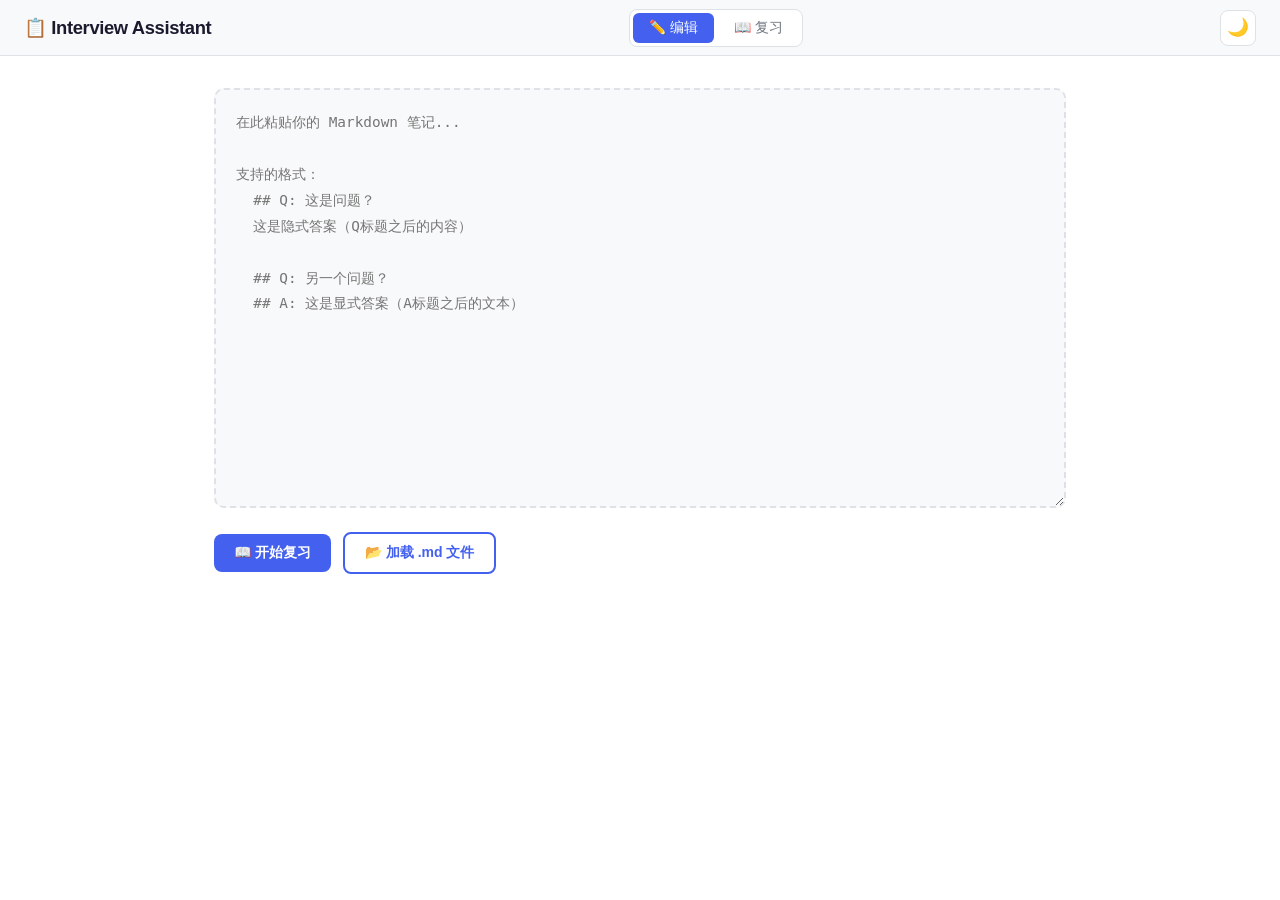
==== index.html @ ffe0aa20 "Deploy Interview Assistant to GitHub Pages" ====
<!DOCTYPE html>
<html lang="zh-CN" data-theme="light">
<head>
<meta charset="UTF-8">
<meta name="viewport" content="width=device-width, initial-scale=1.0">
<title>Interview Assistant — 面试助手</title>
<style>
/* ========== CSS Variables ========== */
:root {
  --bg: #ffffff;
  --bg-secondary: #f8f9fa;
  --text: #1a1a2e;
  --text-secondary: #6c757d;
  --border: #dee2e6;
  --accent: #4361ee;
  --accent-hover: #3a56d4;
  --question-bg: #f0f4ff;
  --question-hover: #e0e8ff;
  --answer-bg: #fafbfc;
  --shadow: 0 2px 8px rgba(0,0,0,0.08);
  --shadow-lg: 0 8px 32px rgba(0,0,0,0.12);
  --radius: 10px;
  --transition: 0.2s ease;
}

[data-theme="dark"] {
  --bg: #1a1a2e;
  --bg-secondary: #16213e;
  --text: #e8e8e8;
  --text-secondary: #a0a0b0;
  --border: #2a2a4a;
  --accent: #6c8aff;
  --accent-hover: #8ba3ff;
  --question-bg: #1e2a45;
  --question-hover: #253355;
  --answer-bg: #1a1a2e;
  --shadow: 0 2px 8px rgba(0,0,0,0.3);
  --shadow-lg: 0 8px 32px rgba(0,0,0,0.5);
}

/* ========== Reset & Base ========== */
*, *::before, *::after { box-sizing: border-box; margin: 0; padding: 0; }

body {
  font-family: -apple-system, BlinkMacSystemFont, "Segoe UI", "PingFang SC",
    "Microsoft YaHei", "Helvetica Neue", sans-serif;
  background: var(--bg);
  color: var(--text);
  min-height: 100vh;
  line-height: 1.7;
  transition: background var(--transition), color var(--transition);
}

/* ========== Header ========== */
header {
  background: var(--bg-secondary);
  border-bottom: 1px solid var(--border);
  padding: 0 24px;
  display: flex;
  align-items: center;
  justify-content: space-between;
  height: 56px;
  position: sticky;
  top: 0;
  z-index: 100;
  backdrop-filter: blur(12px);
}

header h1 {
  font-size: 1.15rem;
  font-weight: 700;
  letter-spacing: -0.02em;
}

/* ========== Tab Bar ========== */
.tab-bar {
  display: flex;
  gap: 4px;
  background: var(--bg);
  border-radius: 8px;
  padding: 3px;
  border: 1px solid var(--border);
}

.tab-btn {
  padding: 6px 16px;
  border: none;
  background: transparent;
  color: var(--text-secondary);
  border-radius: 6px;
  cursor: pointer;
  font-size: 0.875rem;
  font-weight: 500;
  transition: all var(--transition);
}

.tab-btn.active {
  background: var(--accent);
  color: #fff;
}

.tab-btn:hover:not(.active) {
  background: var(--question-bg);
  color: var(--text);
}

.header-actions {
  display: flex;
  gap: 8px;
  align-items: center;
}

.theme-btn {
  width: 36px; height: 36px;
  border: 1px solid var(--border);
  background: var(--bg);
  border-radius: 8px;
  cursor: pointer;
  font-size: 1.1rem;
  display: flex; align-items: center; justify-content: center;
  transition: all var(--transition);
}

.theme-btn:hover { background: var(--question-bg); }

/* ========== Main Content ========== */
main {
  max-width: 900px;
  margin: 0 auto;
  padding: 32px 24px;
}

.view { display: none; }
.view.active { display: block; }

/* ========== Edit View ========== */
#markdown-input {
  width: 100%;
  min-height: 420px;
  padding: 20px;
  border: 2px dashed var(--border);
  border-radius: var(--radius);
  background: var(--bg-secondary);
  color: var(--text);
  font-family: "JetBrains Mono", "Fira Code", "Cascadia Code", "Consolas", monospace;
  font-size: 0.9rem;
  line-height: 1.8;
  resize: vertical;
  transition: border var(--transition);
}

#markdown-input:focus {
  outline: none;
  border-color: var(--accent);
  border-style: solid;
}

.input-actions {
  display: flex;
  gap: 12px;
  align-items: center;
  margin-top: 16px;
}

.btn {
  padding: 10px 20px;
  border: none;
  border-radius: 8px;
  cursor: pointer;
  font-size: 0.875rem;
  font-weight: 600;
  transition: all var(--transition);
  display: inline-flex;
  align-items: center;
  gap: 6px;
}

.btn-primary {
  background: var(--accent);
  color: #fff;
}

.btn-primary:hover { background: var(--accent-hover); }

.btn-outline {
  background: transparent;
  color: var(--accent);
  border: 2px solid var(--accent);
}

.btn-outline:hover { background: var(--question-bg); }

.file-info {
  color: var(--text-secondary);
  font-size: 0.8rem;
}

/* Drag & Drop overlay */
#drag-overlay {
  display: none;
  position: fixed;
  inset: 0;
  background: rgba(67, 97, 238, 0.08);
  border: 3px dashed var(--accent);
  z-index: 200;
  align-items: center;
  justify-content: center;
  font-size: 1.5rem;
  font-weight: 700;
  color: var(--accent);
}

#drag-overlay.active { display: flex; }

/* ========== Review View ========== */
.review-toolbar {
  display: flex;
  gap: 12px;
  align-items: center;
  flex-wrap: wrap;
  margin-bottom: 24px;
  padding: 16px;
  background: var(--bg-secondary);
  border-radius: var(--radius);
  border: 1px solid var(--border);
  position: sticky;
  top: 72px;
  z-index: 50;
}

.counter {
  color: var(--text-secondary);
  font-size: 0.85rem;
  margin-left: auto;
}

/* Q&A Card */
.qa-card {
  margin-bottom: 20px;
  border-radius: var(--radius);
  overflow: hidden;
  border: 1px solid var(--border);
  background: var(--bg);
  transition: box-shadow var(--transition);
}

.qa-card:hover { box-shadow: var(--shadow); }

.qa-header {
  display: flex;
  align-items: flex-start;
  gap: 10px;
  padding: 16px 20px;
  background: var(--question-bg);
  cursor: pointer;
  user-select: none;
  transition: background var(--transition);
  border-bottom: 1px solid transparent;
}

.qa-header:hover { background: var(--question-hover); }

.qa-card.revealed .qa-header {
  border-bottom-color: var(--border);
  border-radius: var(--radius) var(--radius) 0 0;
}

.toggle-icon {
  flex-shrink: 0;
  width: 28px; height: 28px;
  display: flex; align-items: center; justify-content: center;
  background: var(--accent);
  color: #fff;
  border-radius: 50%;
  font-size: 1rem;
  font-weight: 700;
  transition: transform 0.3s ease;
}

.qa-card.revealed .toggle-icon {
  transform: rotate(45deg);
}

.qa-question {
  flex: 1;
  padding-top: 2px;
}

.qa-question h2, .qa-question h3, .qa-question h4,
.qa-question h5, .qa-question h6, .qa-question h1 {
  font-size: 1.05rem;
  font-weight: 700;
  margin: 0;
  color: var(--text);
}

.qa-body {
  max-height: 0;
  overflow: hidden;
  transition: max-height 0.45s ease-out;
}

.qa-card.revealed .qa-body {
  max-height: 8000px;
  transition: max-height 0.6s ease-in;
}

.qa-answer {
  padding: 20px;
  background: var(--answer-bg);
  line-height: 1.8;
}

.qa-answer p { margin-bottom: 12px; }
.qa-answer p:last-child { margin-bottom: 0; }
.qa-answer ul, .qa-answer ol { margin: 8px 0; padding-left: 24px; }
.qa-answer li { margin-bottom: 4px; }
.qa-answer pre {
  background: var(--bg-secondary);
  padding: 16px;
  border-radius: 8px;
  overflow-x: auto;
  margin: 12px 0;
  font-size: 0.85rem;
  border: 1px solid var(--border);
}
.qa-answer code {
  background: var(--bg-secondary);
  padding: 2px 6px;
  border-radius: 4px;
  font-size: 0.88em;
}
.qa-answer pre code {
  background: transparent;
  padding: 0;
}
.qa-answer blockquote {
  border-left: 3px solid var(--accent);
  padding-left: 16px;
  margin: 12px 0;
  color: var(--text-secondary);
}
.qa-answer table {
  border-collapse: collapse;
  width: 100%;
  margin: 12px 0;
}
.qa-answer th, .qa-answer td {
  border: 1px solid var(--border);
  padding: 8px 12px;
  text-align: left;
}
.qa-answer th { background: var(--bg-secondary); }

/* Preamble / Postamble */
.preamble, .postamble {
  padding: 16px 0;
  color: var(--text-secondary);
  line-height: 1.8;
}

.postamble {
  margin-top: 32px;
  padding-top: 24px;
  border-top: 1px solid var(--border);
}

.divider {
  border: none;
  border-top: 2px dashed var(--border);
  margin: 32px 0;
}

/* No questions state */
.empty-state {
  text-align: center;
  padding: 60px 20px;
  color: var(--text-secondary);
}

.empty-state .icon { font-size: 3rem; margin-bottom: 16px; }
.empty-state h3 { font-size: 1.2rem; margin-bottom: 8px; color: var(--text); }

/* ========== Print Styles ========== */
@media print {
  header, .review-toolbar, .toggle-icon, .input-actions, .tab-bar {
    display: none !important;
  }
  .qa-body {
    max-height: none !important;
  }
  .qa-card {
    break-inside: avoid;
    border: 1px solid #ddd;
    margin-bottom: 12px;
  }
  body { font-size: 12pt; }
}
</style>
</head>
<body>

<header>
  <h1>📋 Interview Assistant</h1>
  <div class="tab-bar">
    <button class="tab-btn active" data-view="edit">✏️ 编辑</button>
    <button class="tab-btn" data-view="review">📖 复习</button>
  </div>
  <div class="header-actions">
    <button class="theme-btn" id="theme-btn" title="切换主题">🌙</button>
  </div>
</header>

<main>
  <!-- Edit View -->
  <section id="edit-view" class="view active">
    <textarea id="markdown-input" placeholder="在此粘贴你的 Markdown 笔记...

支持的格式：
  ## Q: 这是问题？
  这是隐式答案（Q标题之后的内容）

  ## Q: 另一个问题？
  ## A: 这是显式答案（A标题之后的文本）"></textarea>
    <div class="input-actions">
      <button class="btn btn-primary" id="review-btn">📖 开始复习</button>
      <button class="btn btn-outline" id="load-file-btn">📂 加载 .md 文件</button>
      <input type="file" id="file-input" accept=".md,.markdown" hidden>
      <span class="file-info" id="file-info"></span>
    </div>
  </section>

  <!-- Review View -->
  <section id="review-view" class="view">
    <div class="review-toolbar" id="review-toolbar">
      <button class="btn btn-primary" id="toggle-all-btn">👁️ 显示全部</button>
      <span class="counter" id="counter"></span>
      <button class="btn btn-outline" id="back-edit-btn" style="margin-left:8px;">✏️ 返回编辑</button>
    </div>
    <div id="qa-container"></div>
  </section>

  <!-- Drag overlay -->
  <div id="drag-overlay">📂 释放以加载 .md 文件</div>
</main>

<script>
// ==================== Core Parser (内嵌) ====================
function normalizeMarkdown(text) {
  const lines = text.split('\n');
  let inFence = false;
  let fenceChar = '';

  const result = lines.map(line => {
    if (/^```/.test(line) || /^~~~/.test(line)) {
      if (!inFence) { inFence = true; fenceChar = line.trim().slice(0, 3); }
      else if (line.trim().startsWith(fenceChar)) { inFence = false; fenceChar = ''; }
      return line;
    }
    if (inFence) return line;

    const headingMatch = line.match(/^(#{1,6})\s+(.*)/);
    if (!headingMatch) return line;

    const hashes = headingMatch[1];
    let content = headingMatch[2];

    // 全角冒号 → 半角冒号
    content = content.replace(/：/g, ':');
    // 中文"问题"标记 → Q:
    content = content.replace(/^问题\d*\s*:?\s*/i, 'Q: ');
    // 中文"答案"标记 → A:
    content = content.replace(/^答案\d*\s*:?\s*/i, 'A: ');
    // 英文 Question / Answer → Q: / A:
    content = content.replace(/^Question\s*:?\s*/i, 'Q: ');
    content = content.replace(/^Answer\s*:?\s*/i, 'A: ');
    // 编号 Q1:/Q2: → Q:
    content = content.replace(/^Q\d+\s*:?\s*/i, 'Q: ');
    // 删除 Q:/A: 周围的加粗/斜体标记
    content = content.replace(/^\*{1,3}\s*(Q:?|A:?)\s*\*{1,3}\s*/i, '$1 ');
    // 阿拉伯数字编号标题 → 隐式问题
    // "1. 事件循环" / "2、原型链" / "3) this指向" / "10 其他"
    // 纯文本标题 → 隐式问题（兜底规则，仅 ###+ 深度）
    // 为保护文档标题和章节标题，不对 h1/h2 级别启用
    if (!/^[QA][:\s]/i.test(content)) {
      const numberedMatch = content.match(/^(\d+)(?:[\.、．)\-]\s*|\s+)(.+)/);
      if (numberedMatch) {
        content = 'Q: ' + numberedMatch[2];
      } else if (hashes.length >= 2) {
        // 仅对 ## 及以上深度启用纯文本兜底（h1 保留为文档标题）
        const isChineseSection = /^[一二三四五六七八九十百]+\s*[、，,.]/.test(content);
        const isNonQuestion = /^(参考|总结|附录|小结|参考资料|References|前言|后记|致谢|鸣谢)/i.test(content);
        if (!isChineseSection && !isNonQuestion) {
          content = 'Q: ' + content;
        }
      }
    }
    // 中文冒号再次确保
    content = content.replace(/^Q\s*：\s*/i, 'Q: ');
    content = content.replace(/^A\s*：\s*/i, 'A: ');
    // 确保 Q: / A: 后面有空格
    content = content.replace(/^(Q:)\s*/i, '$1 ');
    content = content.replace(/^(A:)\s*/i, '$1 ');

    return hashes + ' ' + content;
  });

  return result.join('\n');
}

function isFence(line) {
  return /^```/.test(line) || /^~~~/.test(line);
}

function parseHeading(line) {
  const match = line.match(/^(#{1,6})\s+(.*)/);
  if (!match) return null;
  return { level: match[1].length, raw: line, content: match[2].trim() };
}

function extractQuestion(headingContent) {
  const match = headingContent.match(/^Q:?\s+/i);
  if (!match) return null;
  return headingContent.slice(match[0].length).trim();
}

function extractAnswer(headingContent) {
  const match = headingContent.match(/^A:?\s+/i);
  if (!match) return null;
  return headingContent.slice(match[0].length).trim();
}

function parseMarkdown(text) {
  let normalized = text
    .replace(/^﻿/, '')
    .replace(/\r\n/g, '\n')
    .replace(/\r/g, '\n');
  // 格式归一化
  normalized = normalizeMarkdown(normalized);
  const lines = normalized.split('\n');
  const pairs = [];
  let preamble = '', postamble = '';
  let sawFirstQuestion = false;
  let currentQuestion = null;
  let hasExplicitAnswer = false;
  let implicitBuffer = [];
  let inFence = false, fenceChar = '';
  const segments = [];
  let currentSegment = { type: 'content', lines: [] };

  for (let i = 0; i < lines.length; i++) {
    const line = lines[i];
    if (isFence(line)) {
      if (!inFence) { inFence = true; fenceChar = line.trim().slice(0, 3); }
      else if (line.trim().startsWith(fenceChar)) { inFence = false; fenceChar = ''; }
      currentSegment.lines.push(line);
      continue;
    }
    if (inFence) { currentSegment.lines.push(line); continue; }
    const heading = parseHeading(line);
    if (heading) {
      if (currentSegment.lines.length > 0 || currentSegment.type === 'heading') {
        segments.push(currentSegment);
      }
      currentSegment = { type: 'heading', heading, lines: [line] };
    } else {
      currentSegment.lines.push(line);
    }
  }
  if (currentSegment.lines.length > 0 || currentSegment.type === 'heading') {
    segments.push(currentSegment);
  }

  for (const seg of segments) {
    if (seg.type === 'heading') {
      const h = seg.heading;
      const qText = extractQuestion(h.content);
      const aText = extractAnswer(h.content);
      if (qText !== null) {
        finalizeCurrentQuestion();
        sawFirstQuestion = true;
        currentQuestion = {
          id: 'q-' + pairs.length,
          question: qText,
          answer: '',
          type: null,
          level: h.level
        };
        hasExplicitAnswer = false;
        implicitBuffer = [];
        const rest = seg.lines.slice(1).join('\n').trim();
        if (rest) implicitBuffer.push(rest);
        pairs.push(currentQuestion);
      } else if (aText !== null && currentQuestion) {
        let answerParts = [];
        if (!hasExplicitAnswer && implicitBuffer.length > 0) {
          answerParts.push(implicitBuffer.join('\n\n').trim());
        }
        if (aText) answerParts.push(aText);
        const explicitStart = seg.lines.slice(1).join('\n').trim();
        if (explicitStart) answerParts.push(explicitStart);
        currentQuestion.answer = answerParts.join('\n\n').trim();
        currentQuestion.type = 'explicit';
        hasExplicitAnswer = true;
        implicitBuffer = [];
      } else {
        if (currentQuestion && !hasExplicitAnswer) {
          implicitBuffer.push(seg.lines.join('\n'));
        } else if (!sawFirstQuestion) {
          preamble += seg.lines.join('\n') + '\n';
        } else {
          postamble += seg.lines.join('\n') + '\n';
        }
      }
    } else {
      if (currentQuestion && !hasExplicitAnswer) {
        implicitBuffer.push(seg.lines.join('\n'));
      } else if (!sawFirstQuestion) {
        preamble += seg.lines.join('\n') + '\n';
      } else {
        postamble += seg.lines.join('\n') + '\n';
      }
    }
  }

  finalizeCurrentQuestion();

  function finalizeCurrentQuestion() {
    if (currentQuestion && !hasExplicitAnswer) {
      currentQuestion.answer = implicitBuffer.join('\n\n').trim();
      currentQuestion.type = currentQuestion.answer ? 'implicit' : 'implicit';
    }
  }

  return {
    pairs: pairs.map(p => ({
      id: p.id, question: p.question, answer: p.answer,
      type: p.type || 'implicit', level: p.level
    })),
    preamble: preamble.trim(),
    postamble: postamble.trim()
  };
}

// ==================== Simple Markdown to HTML Renderer ====================
function renderMarkdownToHTML(md) {
  if (!md) return '';
  let html = md;

  // Fenced code blocks (preserve from other transformations)
  const codeBlocks = [];
  html = html.replace(/```(\w*)\n([\s\S]*?)```/g, (_, lang, code) => {
    const idx = codeBlocks.length;
    codeBlocks.push({ lang, code: code.trimEnd() });
    return `%%CODEBLOCK_${idx}%%`;
  });

  // Inline code
  html = html.replace(/`([^`]+)`/g, '<code>$1</code>');

  // Bold & italic
  html = html.replace(/\*\*\*(.+?)\*\*\*/g, '<strong><em>$1</em></strong>');
  html = html.replace(/\*\*(.+?)\*\*/g, '<strong>$1</strong>');
  html = html.replace(/\*(.+?)\*/g, '<em>$1</em>');

  // Images (before links)
  html = html.replace(/!\[([^\]]*)\]\(([^)]+)\)/g, '<img src="$2" alt="$1">');

  // Links
  html = html.replace(/\[([^\]]+)\]\(([^)]+)\)/g, '<a href="$2" target="_blank">$1</a>');

  // Headings (atx)
  html = html.replace(/^###### (.+)$/gm, '<h6>$1</h6>');
  html = html.replace(/^##### (.+)$/gm, '<h5>$1</h5>');
  html = html.replace(/^#### (.+)$/gm, '<h4>$1</h4>');
  html = html.replace(/^### (.+)$/gm, '<h3>$1</h3>');
  html = html.replace(/^## (.+)$/gm, '<h2>$1</h2>');
  html = html.replace(/^# (.+)$/gm, '<h1>$1</h1>');

  // Horizontal rules
  html = html.replace(/^(---|\*\*\*|___)\s*$/gm, '<hr>');

  // Blockquotes
  html = html.replace(/^&gt; (.+)$/gm, '<blockquote>$1</blockquote>');
  html = html.replace(/^> (.+)$/gm, '<blockquote>$1</blockquote>');

  // Unordered lists
  html = html.replace(/^[\-\*] (.+)$/gm, '<li>$1</li>');
  html = html.replace(/(<li>.*<\/li>)\n(<li>)/g, '$1\n$2');
  html = html.replace(/((?:<li>.*<\/li>\n?)+)/g, '<ul>$1</ul>');

  // Ordered lists
  html = html.replace(/^\d+\. (.+)$/gm, '<oli>$1</oli>');
  html = html.replace(/((?:<oli>.*<\/oli>\n?)+)/g, '<ol>$1</ol>');
  html = html.replace(/<\/?oli>/g, (m) => m === '<oli>' ? '<li>' : '</li>');

  // Paragraphs (consecutive non-empty, non-tag-wrapped lines)
  html = html.replace(/^(?!<[houlbip]|<hr|<pre|<code|<table)(.+)$/gm, '<p>$1</p>');
  // Fix: unwrap single <p> that wraps block elements
  html = html.replace(/<p><(h[1-6]|ul|ol|pre|blockquote|hr|table)/g, '<$1');
  html = html.replace(/<\/(h[1-6]|ul|ol|pre|blockquote|table)><\/p>/g, '</$1>');

  // Restore code blocks
  html = html.replace(/%%CODEBLOCK_(\d+)%%/g, (_, idx) => {
    const cb = codeBlocks[idx];
    const langAttr = cb.lang ? ` class="language-${cb.lang}"` : '';
    return `<pre><code${langAttr}>${escapeHTML(cb.code)}</code></pre>`;
  });

  return html;
}

function escapeHTML(str) {
  return str.replace(/&/g, '&amp;').replace(/</g, '&lt;').replace(/>/g, '&gt;');
}

// ==================== App State ====================
let parseResult = null;
let currentView = 'edit';

// ==================== DOM Elements ====================
const $editView = document.getElementById('edit-view');
const $reviewView = document.getElementById('review-view');
const $markdownInput = document.getElementById('markdown-input');
const $qaContainer = document.getElementById('qa-container');
const $toggleAllBtn = document.getElementById('toggle-all-btn');
const $counter = document.getElementById('counter');
const $fileInput = document.getElementById('file-input');
const $fileInfo = document.getElementById('file-info');
const $dragOverlay = document.getElementById('drag-overlay');
const $themeBtn = document.getElementById('theme-btn');

// ==================== View Switching ====================
function switchView(view) {
  currentView = view;
  document.querySelectorAll('.tab-btn').forEach(b => {
    b.classList.toggle('active', b.dataset.view === view);
  });
  $editView.classList.toggle('active', view === 'edit');
  $reviewView.classList.toggle('active', view === 'review');

  if (view === 'review') {
    const text = $markdownInput.value;
    if (text.trim()) {
      parseResult = parseMarkdown(text);
      renderReview();
    } else {
      $qaContainer.innerHTML = '<div class="empty-state"><div class="icon">📝</div><h3>还没有内容</h3><p>请先在编辑区粘贴你的 Markdown 笔记</p></div>';
    }
  }
}

document.querySelectorAll('.tab-btn').forEach(btn => {
  btn.addEventListener('click', () => switchView(btn.dataset.view));
});

// ==================== Render Review ====================
function renderReview() {
  const { pairs, preamble, postamble } = parseResult;
  let html = '';

  // Preamble
  if (preamble) {
    html += `<div class="preamble">${renderMarkdownToHTML(preamble)}</div>`;
  }

  // Q&A Cards
  if (pairs.length === 0) {
    html += '<div class="empty-state"><div class="icon">🔍</div><h3>未找到问答内容</h3><p>请确保笔记中包含 <code>## Q:</code> 格式的标题</p></div>';
  } else {
    pairs.forEach((pair, idx) => {
      const hTag = 'h' + Math.min(pair.level, 6);
      html += `
        <div class="qa-card" data-qa-id="${pair.id}">
          <div class="qa-header" onclick="toggleAnswer('${pair.id}')">
            <span class="toggle-icon">+</span>
            <div class="qa-question">
              <${hTag}>${escapeHTML(pair.question)}</${hTag}>
            </div>
          </div>
          <div class="qa-body">
            <div class="qa-answer">${renderMarkdownToHTML(pair.answer) || '<em style="color:var(--text-secondary)">（未填写答案）</em>'}</div>
          </div>
        </div>`;
    });
  }
  html += '<hr class="divider">';

  // Postamble
  if (postamble) {
    html += `<div class="postamble">${renderMarkdownToHTML(postamble)}</div>`;
  }

  $qaContainer.innerHTML = html;
  updateCounter();
  updateToggleButton();
}

// ==================== Toggle Logic ====================
function toggleAnswer(qaId) {
  const card = document.querySelector(`[data-qa-id="${qaId}"]`);
  if (card) {
    card.classList.toggle('revealed');
    updateCounter();
    updateToggleButton();
  }
}

function showAll() {
  document.querySelectorAll('.qa-card').forEach(c => c.classList.add('revealed'));
  updateCounter();
  updateToggleButton();
}

function hideAll() {
  document.querySelectorAll('.qa-card').forEach(c => c.classList.remove('revealed'));
  updateCounter();
  updateToggleButton();
}

function toggleAll() {
  const total = document.querySelectorAll('.qa-card').length;
  const revealed = document.querySelectorAll('.qa-card.revealed').length;
  if (revealed === total && total > 0) {
    hideAll();
  } else {
    showAll();
  }
}

function updateCounter() {
  const total = document.querySelectorAll('.qa-card').length;
  const revealed = document.querySelectorAll('.qa-card.revealed').length;
  $counter.textContent = `${revealed}/${total} 已显示`;
}

function updateToggleButton() {
  const total = document.querySelectorAll('.qa-card').length;
  const revealed = document.querySelectorAll('.qa-card.revealed').length;
  if (revealed === total && total > 0) {
    $toggleAllBtn.textContent = '🙈 隐藏全部';
  } else {
    $toggleAllBtn.textContent = '👁️ 显示全部';
  }
}

// 一个按钮切换显示/隐藏全部
$toggleAllBtn.addEventListener('click', toggleAll);

// ==================== Edit View Actions ====================
document.getElementById('review-btn').addEventListener('click', () => switchView('review'));
document.getElementById('back-edit-btn').addEventListener('click', () => switchView('edit'));

// Load file
document.getElementById('load-file-btn').addEventListener('click', () => $fileInput.click());
$fileInput.addEventListener('change', (e) => {
  const file = e.target.files[0];
  if (file) loadFile(file);
});

// Drag & Drop
let dragCounter = 0;
document.addEventListener('dragenter', (e) => { e.preventDefault(); dragCounter++; if (dragCounter === 1) $dragOverlay.classList.add('active'); });
document.addEventListener('dragleave', (e) => { e.preventDefault(); dragCounter--; if (dragCounter === 0) $dragOverlay.classList.remove('active'); });
document.addEventListener('dragover', (e) => e.preventDefault());
document.addEventListener('drop', (e) => {
  e.preventDefault();
  dragCounter = 0;
  $dragOverlay.classList.remove('active');
  const file = e.dataTransfer.files[0];
  if (file && (file.name.endsWith('.md') || file.name.endsWith('.markdown'))) {
    loadFile(file);
  }
});

function loadFile(file) {
  const reader = new FileReader();
  reader.onload = (ev) => {
    $markdownInput.value = ev.target.result;
    $fileInfo.textContent = `已加载: ${file.name}`;
    saveToStorage();
    parseResult = parseMarkdown($markdownInput.value);
    if (currentView === 'review') renderReview();
  };
  reader.readAsText(file);
}

// ==================== Keyboard Shortcuts ====================
document.addEventListener('keydown', (e) => {
  // Shift+A: toggle all
  if (e.shiftKey && (e.key === 'A' || e.key === 'a')) {
    e.preventDefault();
    toggleAll();
  }
  // Shift+E: switch to Edit
  if (e.shiftKey && (e.key === 'E' || e.key === 'e')) {
    e.preventDefault();
    switchView('edit');
  }
  // Shift+R: switch to Review
  if (e.shiftKey && (e.key === 'R' || e.key === 'r')) {
    e.preventDefault();
    switchView('review');
  }
});

// ==================== Persistence ====================
function saveToStorage() {
  try {
    localStorage.setItem('ia-markdown', $markdownInput.value);
  } catch(e) { /* quota exceeded, ignore */ }
}

function loadFromStorage() {
  try {
    const saved = localStorage.getItem('ia-markdown');
    if (saved) $markdownInput.value = saved;
  } catch(e) { /* ignore */ }
}

$markdownInput.addEventListener('input', () => {
  // Debounced save
  clearTimeout($markdownInput._saveTimeout);
  $markdownInput._saveTimeout = setTimeout(saveToStorage, 500);
});

// ==================== Theme ====================
function initTheme() {
  try {
    const saved = localStorage.getItem('ia-theme');
    applyTheme(saved || 'light');
  } catch(e) { applyTheme('light'); }
}

function applyTheme(theme) {
  document.documentElement.setAttribute('data-theme', theme);
  $themeBtn.textContent = theme === 'dark' ? '☀️' : '🌙';
  try { localStorage.setItem('ia-theme', theme); } catch(e) {}
}

$themeBtn.addEventListener('click', () => {
  const current = document.documentElement.getAttribute('data-theme');
  applyTheme(current === 'dark' ? 'light' : 'dark');
});

// ==================== Init ====================
function init() {
  initTheme();
  loadFromStorage();
  // Pre-parse if there's content
  if ($markdownInput.value.trim()) {
    parseResult = parseMarkdown($markdownInput.value);
  }
}

init();
</script>
</body>
</html>
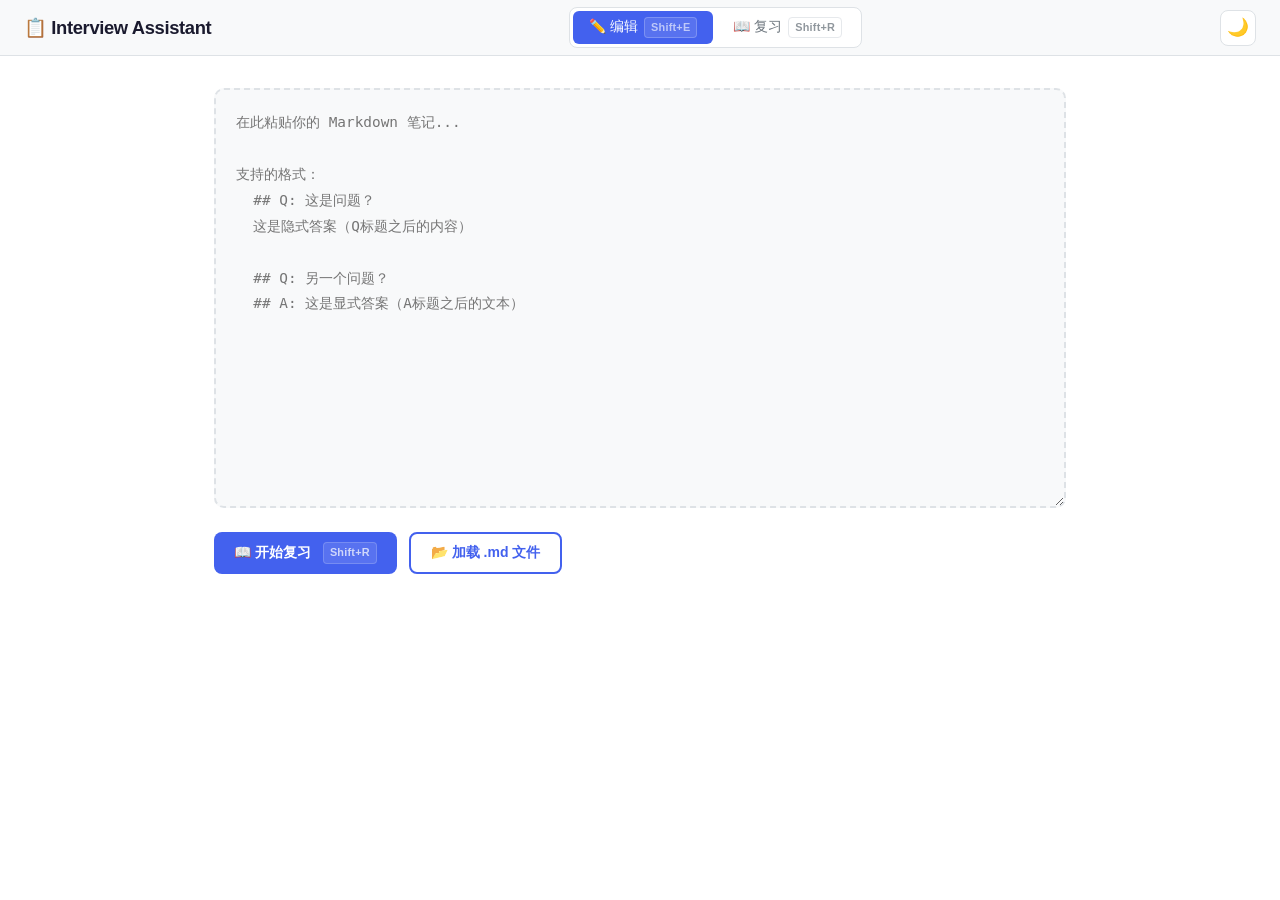
==== commit 9507401e: "Fix: toggle button kbd hint was overwritten by textContent" ====
--- a/index.html
+++ b/index.html
@@ -123,6 +123,48 @@
 
 .theme-btn:hover { background: var(--question-bg); }
 
+/* ========== Keyboard Keycaps ========== */
+kbd {
+  display: inline-flex;
+  align-items: center;
+  padding: 1px 6px;
+  font-size: 0.68rem;
+  font-family: -apple-system, BlinkMacSystemFont, "Segoe UI", "PingFang SC", sans-serif;
+  font-weight: 600;
+  color: var(--text-secondary);
+  background: var(--bg);
+  border: 1px solid var(--border);
+  border-radius: 4px;
+  line-height: 1.6;
+  letter-spacing: 0.02em;
+  white-space: nowrap;
+  margin-left: 6px;
+  opacity: 0.75;
+  transition: opacity var(--transition);
+}
+
+.btn kbd {
+  color: inherit;
+  background: rgba(255,255,255,0.15);
+  border-color: rgba(255,255,255,0.25);
+}
+
+.btn-outline kbd {
+  color: var(--accent);
+  background: transparent;
+  border-color: var(--border);
+}
+
+.tab-btn.active kbd {
+  color: rgba(255,255,255,0.85);
+  background: rgba(255,255,255,0.15);
+  border-color: rgba(255,255,255,0.3);
+}
+
+@media (max-width: 640px) {
+  kbd { display: none; }
+}
+
 /* ========== Main Content ========== */
 main {
   max-width: 900px;
@@ -383,7 +425,7 @@
 
 /* ========== Print Styles ========== */
 @media print {
-  header, .review-toolbar, .toggle-icon, .input-actions, .tab-bar {
+  header, .review-toolbar, .toggle-icon, .input-actions, .tab-bar, kbd {
     display: none !important;
   }
   .qa-body {
@@ -403,8 +445,8 @@
 <header>
   <h1>📋 Interview Assistant</h1>
   <div class="tab-bar">
-    <button class="tab-btn active" data-view="edit">✏️ 编辑</button>
-    <button class="tab-btn" data-view="review">📖 复习</button>
+    <button class="tab-btn active" data-view="edit">✏️ 编辑<kbd>Shift+E</kbd></button>
+    <button class="tab-btn" data-view="review">📖 复习<kbd>Shift+R</kbd></button>
   </div>
   <div class="header-actions">
     <button class="theme-btn" id="theme-btn" title="切换主题">🌙</button>
@@ -423,7 +465,7 @@
   ## Q: 另一个问题？
   ## A: 这是显式答案（A标题之后的文本）"></textarea>
     <div class="input-actions">
-      <button class="btn btn-primary" id="review-btn">📖 开始复习</button>
+      <button class="btn btn-primary" id="review-btn">📖 开始复习<kbd>Shift+R</kbd></button>
       <button class="btn btn-outline" id="load-file-btn">📂 加载 .md 文件</button>
       <input type="file" id="file-input" accept=".md,.markdown" hidden>
       <span class="file-info" id="file-info"></span>
@@ -433,9 +475,9 @@
   <!-- Review View -->
   <section id="review-view" class="view">
     <div class="review-toolbar" id="review-toolbar">
-      <button class="btn btn-primary" id="toggle-all-btn">👁️ 显示全部</button>
+      <button class="btn btn-primary" id="toggle-all-btn">👁️ 显示全部<kbd>Shift+A</kbd></button>
       <span class="counter" id="counter"></span>
-      <button class="btn btn-outline" id="back-edit-btn" style="margin-left:8px;">✏️ 返回编辑</button>
+      <button class="btn btn-outline" id="back-edit-btn" style="margin-left:8px;">✏️ 返回编辑<kbd>Shift+E</kbd></button>
     </div>
     <div id="qa-container"></div>
   </section>
@@ -838,9 +880,9 @@
   const total = document.querySelectorAll('.qa-card').length;
   const revealed = document.querySelectorAll('.qa-card.revealed').length;
   if (revealed === total && total > 0) {
-    $toggleAllBtn.textContent = '🙈 隐藏全部';
+    $toggleAllBtn.innerHTML = '🙈 隐藏全部<kbd>Shift+A</kbd>';
   } else {
-    $toggleAllBtn.textContent = '👁️ 显示全部';
+    $toggleAllBtn.innerHTML = '👁️ 显示全部<kbd>Shift+A</kbd>';
   }
 }
 
@@ -956,4 +998,4 @@
 init();
 </script>
 </body>
-</html>+</html>
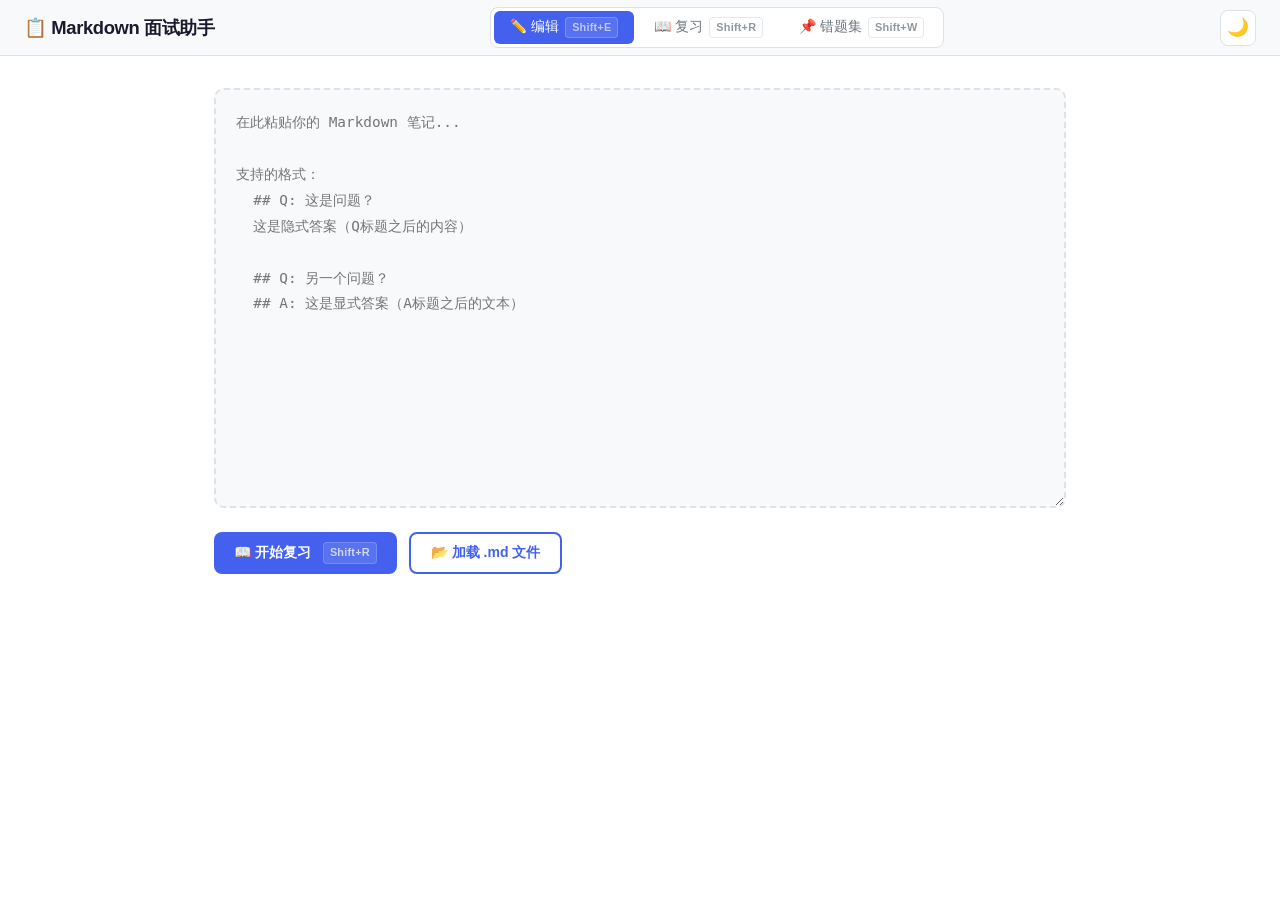
==== commit fa42c325: "deploy: sync 错题集功能 to root index.html" ====
--- a/index.html
+++ b/index.html
@@ -425,28 +425,214 @@
 
 /* ========== Print Styles ========== */
 @media print {
-  header, .review-toolbar, .toggle-icon, .input-actions, .tab-bar, kbd {
+  header, .review-toolbar, .toggle-icon, .input-actions, .tab-bar, kbd,
+  .ec-toolbar, .ec-delete-btn, .ec-bookmark-btn, .ec-meta, .ec-add-form {
     display: none !important;
   }
-  .qa-body {
+  .qa-body, .ec-body {
     max-height: none !important;
   }
-  .qa-card {
+  .qa-card, .ec-card {
     break-inside: avoid;
     border: 1px solid #ddd;
     margin-bottom: 12px;
   }
   body { font-size: 12pt; }
 }
+
+/* ========== 错题集 (Error Collection) Styles ========== */
+.ec-toolbar {
+  display: flex;
+  gap: 12px;
+  align-items: center;
+  flex-wrap: wrap;
+  margin-bottom: 24px;
+  padding: 16px;
+  background: var(--bg-secondary);
+  border-radius: var(--radius);
+  border: 1px solid var(--border);
+  position: sticky;
+  top: 72px;
+  z-index: 50;
+}
+
+.ec-card {
+  margin-bottom: 20px;
+  border-radius: var(--radius);
+  overflow: hidden;
+  border: 1px solid var(--border);
+  background: var(--bg);
+  transition: box-shadow var(--transition);
+}
+
+.ec-card:hover { box-shadow: var(--shadow); }
+
+.ec-header {
+  display: flex;
+  align-items: flex-start;
+  gap: 10px;
+  padding: 16px 20px;
+  background: var(--question-bg);
+  cursor: pointer;
+  user-select: none;
+  transition: background var(--transition);
+  border-bottom: 1px solid transparent;
+}
+
+.ec-header:hover { background: var(--question-hover); }
+
+.ec-card.revealed .ec-header {
+  border-bottom-color: var(--border);
+  border-radius: var(--radius) var(--radius) 0 0;
+}
+
+.ec-question {
+  flex: 1;
+  padding-top: 2px;
+  font-weight: 700;
+  font-size: 1.05rem;
+  color: var(--text);
+}
+
+.ec-body {
+  max-height: 0;
+  overflow: hidden;
+  transition: max-height 0.45s ease-out;
+}
+
+.ec-card.revealed .ec-body {
+  max-height: 8000px;
+  transition: max-height 0.6s ease-in;
+}
+
+.ec-answer {
+  padding: 20px;
+  background: var(--answer-bg);
+  line-height: 1.8;
+}
+
+.ec-answer .qa-answer { padding: 0; }
+
+.ec-meta {
+  padding: 8px 20px 16px;
+  background: var(--answer-bg);
+  display: flex;
+  gap: 16px;
+  font-size: 0.78rem;
+  color: var(--text-secondary);
+  border-top: 1px solid var(--border);
+  margin-top: 8px;
+}
+
+/* Bookmark button on review cards */
+.ec-bookmark-btn {
+  flex-shrink: 0;
+  width: 32px; height: 32px;
+  border: 1px solid var(--border);
+  background: var(--bg);
+  border-radius: 8px;
+  cursor: pointer;
+  font-size: 1rem;
+  display: flex; align-items: center; justify-content: center;
+  transition: all var(--transition);
+  opacity: 0.5;
+  margin-left: 4px;
+  line-height: 1;
+}
+
+.ec-bookmark-btn:hover { opacity: 1; background: var(--question-hover); }
+
+.ec-bookmark-btn.active {
+  opacity: 1;
+  background: #fff3cd;
+  border-color: #ffc107;
+}
+
+[data-theme="dark"] .ec-bookmark-btn.active {
+  background: #3a3a1a;
+  border-color: #ffc107;
+}
+
+/* Delete button on error cards */
+.ec-delete-btn {
+  flex-shrink: 0;
+  width: 32px; height: 32px;
+  border: none;
+  background: transparent;
+  border-radius: 8px;
+  cursor: pointer;
+  font-size: 0.9rem;
+  display: flex; align-items: center; justify-content: center;
+  transition: all var(--transition);
+  opacity: 0.4;
+  line-height: 1;
+}
+
+.ec-delete-btn:hover { opacity: 1; background: rgba(255,0,0,0.1); }
+
+/* Manual add form */
+.ec-add-form {
+  margin-bottom: 20px;
+  border-radius: var(--radius);
+  border: 2px dashed var(--accent);
+  background: var(--bg-secondary);
+  overflow: hidden;
+  transition: all var(--transition);
+}
+
+.ec-add-form-inner {
+  padding: 20px;
+  display: flex;
+  flex-direction: column;
+  gap: 12px;
+}
+
+.ec-input, .ec-textarea {
+  width: 100%;
+  padding: 12px 16px;
+  border: 1px solid var(--border);
+  border-radius: 8px;
+  background: var(--bg);
+  color: var(--text);
+  font-family: inherit;
+  font-size: 0.9rem;
+  transition: border var(--transition);
+}
+
+.ec-input:focus, .ec-textarea:focus {
+  outline: none;
+  border-color: var(--accent);
+}
+
+.ec-textarea {
+  min-height: 80px;
+  resize: vertical;
+  line-height: 1.6;
+}
+
+.ec-add-actions {
+  display: flex;
+  gap: 10px;
+}
 </style>
+
+<!-- Google Analytics 4 -->
+<script async src="https://www.googletagmanager.com/gtag/js?id=G-7K6V8ESG2L"></script>
+<script>
+  window.dataLayer = window.dataLayer || [];
+  function gtag(){dataLayer.push(arguments);}
+  gtag('js', new Date());
+  gtag('config', 'G-7K6V8ESG2L');
+</script>
 </head>
 <body>
 
 <header>
-  <h1>📋 Interview Assistant</h1>
+  <h1>📋 Markdown 面试助手 </h1>
   <div class="tab-bar">
     <button class="tab-btn active" data-view="edit">✏️ 编辑<kbd>Shift+E</kbd></button>
     <button class="tab-btn" data-view="review">📖 复习<kbd>Shift+R</kbd></button>
+    <button class="tab-btn" data-view="error">📌 错题集<kbd>Shift+W</kbd></button>
   </div>
   <div class="header-actions">
     <button class="theme-btn" id="theme-btn" title="切换主题">🌙</button>
@@ -482,11 +668,53 @@
     <div id="qa-container"></div>
   </section>
 
+  <!-- Error Collection View -->
+  <section id="error-view" class="view">
+    <div class="ec-toolbar" id="ec-toolbar">
+      <button class="btn btn-primary" id="ec-add-btn">➕ 手动添加</button>
+      <button class="btn btn-outline" id="ec-toggle-all-btn">👁️ 显示全部<kbd>Shift+A</kbd></button>
+      <span class="counter" id="ec-counter">0/0 已显示</span>
+      <button class="btn btn-outline" id="ec-clear-btn" style="margin-left:auto;">🗑️ 清空</button>
+    </div>
+
+    <!-- Manual add form (initially hidden) -->
+    <div id="ec-add-form" class="ec-add-form" style="display:none">
+      <div class="ec-add-form-inner">
+        <input type="text" id="ec-new-question" class="ec-input"
+          placeholder="输入知识点或问题...">
+        <textarea id="ec-new-answer" class="ec-textarea"
+          placeholder="输入答案或备注（可选）..."></textarea>
+        <div class="ec-add-actions">
+          <button class="btn btn-primary" id="ec-save-btn">✅ 保存</button>
+          <button class="btn btn-outline" id="ec-cancel-btn">✖️ 取消</button>
+        </div>
+      </div>
+    </div>
+
+    <div id="ec-container">
+      <div class="empty-state">
+        <div class="icon">📌</div>
+        <h3>错题集为空</h3>
+        <p>在复习模式中点击 <strong>📌</strong> 按钮添加题目，或点击上方「手动添加」</p>
+      </div>
+    </div>
+  </section>
+
   <!-- Drag overlay -->
   <div id="drag-overlay">📂 释放以加载 .md 文件</div>
 </main>
 
 <script>
+// ==================== GA4 Tracking ====================
+var IA_GA_ID = 'G-7K6V8ESG2L';
+var _iaFileLoaded = false;
+
+function track(eventName, params) {
+  if (typeof gtag !== 'undefined') {
+    gtag('event', eventName, params);
+  }
+}
+
 // ==================== Core Parser (内嵌) ====================
 function normalizeMarkdown(text) {
   const lines = text.split('\n');
@@ -760,9 +988,13 @@
 let parseResult = null;
 let currentView = 'edit';
 
+// Error collection state
+let errorItems = [];
+
 // ==================== DOM Elements ====================
 const $editView = document.getElementById('edit-view');
 const $reviewView = document.getElementById('review-view');
+const $errorView = document.getElementById('error-view');
 const $markdownInput = document.getElementById('markdown-input');
 const $qaContainer = document.getElementById('qa-container');
 const $toggleAllBtn = document.getElementById('toggle-all-btn');
@@ -772,28 +1004,74 @@
 const $dragOverlay = document.getElementById('drag-overlay');
 const $themeBtn = document.getElementById('theme-btn');
 
+// Error collection DOM elements
+const $ecContainer = document.getElementById('ec-container');
+const $ecAddBtn = document.getElementById('ec-add-btn');
+const $ecToggleAllBtn = document.getElementById('ec-toggle-all-btn');
+const $ecCounter = document.getElementById('ec-counter');
+const $ecClearBtn = document.getElementById('ec-clear-btn');
+const $ecAddForm = document.getElementById('ec-add-form');
+const $ecSaveBtn = document.getElementById('ec-save-btn');
+const $ecCancelBtn = document.getElementById('ec-cancel-btn');
+const $ecNewQuestion = document.getElementById('ec-new-question');
+const $ecNewAnswer = document.getElementById('ec-new-answer');
+
 // ==================== View Switching ====================
 function switchView(view) {
+  track('view_switched', { from: currentView, to: view });
   currentView = view;
   document.querySelectorAll('.tab-btn').forEach(b => {
     b.classList.toggle('active', b.dataset.view === view);
   });
   $editView.classList.toggle('active', view === 'edit');
   $reviewView.classList.toggle('active', view === 'review');
+  $errorView.classList.toggle('active', view === 'error');
 
   if (view === 'review') {
     const text = $markdownInput.value;
     if (text.trim()) {
       parseResult = parseMarkdown(text);
       renderReview();
+      track('review_started', {
+        question_count: parseResult ? parseResult.pairs.length : 0,
+        source: _iaFileLoaded ? 'file' : 'paste'
+      });
     } else {
       $qaContainer.innerHTML = '<div class="empty-state"><div class="icon">📝</div><h3>还没有内容</h3><p>请先在编辑区粘贴你的 Markdown 笔记</p></div>';
     }
+  } else if (view === 'error') {
+    renderErrorView();
+    track('error_view_opened', { item_count: errorItems.length });
   }
 }
 
 document.querySelectorAll('.tab-btn').forEach(btn => {
   btn.addEventListener('click', () => switchView(btn.dataset.view));
+});
+
+// ==================== Error Collection Event Bindings ====================
+$ecAddBtn.addEventListener('click', showECAddForm);
+$ecToggleAllBtn.addEventListener('click', toggleECAll);
+$ecClearBtn.addEventListener('click', function() {
+  if (errorItems.length === 0) return;
+  if (confirm('确定要清空错题集吗（共 ' + errorItems.length + ' 项）？此操作不可撤销。')) {
+    var count = errorItems.length;
+    errorItems = [];
+    saveErrorCollection();
+    renderErrorView();
+    if (currentView === 'review') renderReview();
+    track('error_collection_cleared', { count: count });
+  }
+});
+$ecSaveBtn.addEventListener('click', handleECAddSave);
+$ecCancelBtn.addEventListener('click', hideECAddForm);
+
+// Enter key saves in the add form
+$ecNewQuestion.addEventListener('keydown', function(e) {
+  if (e.key === 'Enter' && !e.shiftKey) {
+    e.preventDefault();
+    handleECAddSave();
+  }
 });
 
 // ==================== Render Review ====================
@@ -812,6 +1090,9 @@
   } else {
     pairs.forEach((pair, idx) => {
       const hTag = 'h' + Math.min(pair.level, 6);
+      const isBookmarked = errorItems.some(item => item.source === 'qa' && item.sourceId === pair.id);
+      const bookmarkClass = isBookmarked ? 'ec-bookmark-btn active' : 'ec-bookmark-btn';
+      const bookmarkTitle = isBookmarked ? '从错题集移除' : '添加到错题集';
       html += `
         <div class="qa-card" data-qa-id="${pair.id}">
           <div class="qa-header" onclick="toggleAnswer('${pair.id}')">
@@ -819,6 +1100,9 @@
             <div class="qa-question">
               <${hTag}>${escapeHTML(pair.question)}</${hTag}>
             </div>
+            <button class="${bookmarkClass}" onclick="event.stopPropagation(); toggleErrorBookmark('${pair.id}')" title="${bookmarkTitle}">
+              📌
+            </button>
           </div>
           <div class="qa-body">
             <div class="qa-answer">${renderMarkdownToHTML(pair.answer) || '<em style="color:var(--text-secondary)">（未填写答案）</em>'}</div>
@@ -842,7 +1126,13 @@
 function toggleAnswer(qaId) {
   const card = document.querySelector(`[data-qa-id="${qaId}"]`);
   if (card) {
+    var wasRevealed = card.classList.contains('revealed');
     card.classList.toggle('revealed');
+    var questionIndex = parseInt(qaId.split('-')[1], 10);
+    track('answer_toggled', {
+      action: wasRevealed ? 'collapse' : 'expand',
+      question_index: isNaN(questionIndex) ? -1 : questionIndex
+    });
     updateCounter();
     updateToggleButton();
   }
@@ -865,8 +1155,10 @@
   const revealed = document.querySelectorAll('.qa-card.revealed').length;
   if (revealed === total && total > 0) {
     hideAll();
+    track('all_toggled', { action: 'hide_all', total_questions: total });
   } else {
     showAll();
+    track('all_toggled', { action: 'show_all', total_questions: total });
   }
 }
 
@@ -911,15 +1203,19 @@
   $dragOverlay.classList.remove('active');
   const file = e.dataTransfer.files[0];
   if (file && (file.name.endsWith('.md') || file.name.endsWith('.markdown'))) {
-    loadFile(file);
+    loadFile(file, 'drop');
   }
 });
 
-function loadFile(file) {
+function loadFile(file, method) {
+  method = method || 'button';
+  _iaFileLoaded = true;
+  var ext = file.name.split('.').pop().toLowerCase();
+  track('file_loaded', { method: method, file_extension: ext });
   const reader = new FileReader();
   reader.onload = (ev) => {
     $markdownInput.value = ev.target.result;
-    $fileInfo.textContent = `已加载: ${file.name}`;
+    $fileInfo.textContent = '已加载: ' + file.name;
     saveToStorage();
     parseResult = parseMarkdown($markdownInput.value);
     if (currentView === 'review') renderReview();
@@ -927,22 +1223,235 @@
   reader.readAsText(file);
 }
 
+// ==================== Error Collection Persistence ====================
+function loadErrorCollection() {
+  try {
+    const saved = localStorage.getItem('ia-error-collection');
+    if (saved) {
+      errorItems = JSON.parse(saved);
+      if (!Array.isArray(errorItems)) {
+        errorItems = errorItems.items || [];
+      }
+    } else {
+      errorItems = [];
+    }
+  } catch(e) {
+    errorItems = [];
+  }
+}
+
+function saveErrorCollection() {
+  try {
+    localStorage.setItem('ia-error-collection', JSON.stringify(errorItems));
+  } catch(e) { /* quota exceeded, ignore */ }
+}
+
+// ==================== Error Collection CRUD ====================
+function generateECId() {
+  return 'ec-' + Date.now() + '-' + Math.random().toString(36).slice(2, 6);
+}
+
+function addToErrorCollection(question, answer, source, sourceId) {
+  // Dedup: QA source items check by sourceId
+  if (source === 'qa' && sourceId) {
+    const exists = errorItems.some(item => item.source === 'qa' && item.sourceId === sourceId);
+    if (exists) return false;
+  }
+  errorItems.push({
+    id: generateECId(),
+    question: question,
+    answer: answer || '',
+    source: source,
+    sourceId: sourceId || null,
+    createdAt: Date.now()
+  });
+  saveErrorCollection();
+  return true;
+}
+
+function removeFromErrorCollection(id) {
+  const idx = errorItems.findIndex(item => item.id === id);
+  if (idx === -1) return false;
+  errorItems.splice(idx, 1);
+  saveErrorCollection();
+  return true;
+}
+
+function confirmRemoveECItem(id) {
+  const item = errorItems.find(i => i.id === id);
+  if (!item) return;
+  const preview = item.question.length > 30 ? item.question.slice(0, 30) + '...' : item.question;
+  if (confirm('确定要从错题集中移除「' + preview + '」吗？')) {
+    removeFromErrorCollection(id);
+    renderErrorView();
+    if (currentView === 'review') renderReview();
+    track('error_collection_removed', { source: item.source });
+  }
+}
+
+function toggleErrorBookmark(qaId) {
+  if (!parseResult) return;
+  const pair = parseResult.pairs.find(p => p.id === qaId);
+  if (!pair) return;
+  const existing = errorItems.find(item => item.source === 'qa' && item.sourceId === qaId);
+  if (existing) {
+    const preview = pair.question.length > 30 ? pair.question.slice(0, 30) + '...' : pair.question;
+    if (confirm('确定要从错题集中移除「' + preview + '」吗？')) {
+      removeFromErrorCollection(existing.id);
+      track('error_collection_toggled', { action: 'remove', source: 'qa' });
+    }
+  } else {
+    addToErrorCollection(pair.question, pair.answer, 'qa', qaId);
+    track('error_collection_toggled', { action: 'add', source: 'qa' });
+  }
+  renderReview();
+}
+
+// ==================== Render Error Collection View ====================
+function renderErrorView() {
+  if (errorItems.length === 0) {
+    $ecContainer.innerHTML = '<div class="empty-state"><div class="icon">📌</div><h3>错题集为空</h3><p>在复习模式中点击 <strong>📌</strong> 按钮添加题目，或点击上方「手动添加」</p></div>';
+    $ecCounter.textContent = '0/0 已显示';
+    if ($ecToggleAllBtn) $ecToggleAllBtn.innerHTML = '👁️ 显示全部<kbd>Shift+A</kbd>';
+    return;
+  }
+
+  let html = '';
+  errorItems.forEach((item) => {
+    const dateStr = new Date(item.createdAt).toLocaleDateString('zh-CN', {
+      year: 'numeric', month: '2-digit', day: '2-digit',
+      hour: '2-digit', minute: '2-digit'
+    });
+    const sourceText = item.source === 'manual' ? '手动添加' : '来自复习';
+    const answerHtml = item.answer
+      ? renderMarkdownToHTML(item.answer)
+      : '<em style="color:var(--text-secondary)">（未填写答案）</em>';
+
+    html += '<div class="ec-card" data-ec-id="' + item.id + '">'
+      + '<div class="ec-header" onclick="toggleECAnswer(\'' + item.id + '\')">'
+      + '<span class="toggle-icon">+</span>'
+      + '<div class="ec-question">' + escapeHTML(item.question) + '</div>'
+      + '<button class="ec-delete-btn" onclick="event.stopPropagation(); confirmRemoveECItem(\'' + item.id + '\')" title="从错题集移除">❌</button>'
+      + '</div>'
+      + '<div class="ec-body">'
+      + '<div class="ec-answer"><div class="qa-answer">' + answerHtml + '</div></div>'
+      + '<div class="ec-meta">'
+      + '<span class="ec-source">来源: ' + sourceText + '</span>'
+      + '<span class="ec-date">添加于: ' + dateStr + '</span>'
+      + '</div>'
+      + '</div>'
+      + '</div>';
+  });
+
+  $ecContainer.innerHTML = html;
+  updateECCounter();
+  updateECToggleButton();
+}
+
+// ==================== Error Collection Toggle Logic ====================
+function toggleECAnswer(ecId) {
+  const card = document.querySelector('[data-ec-id="' + ecId + '"]');
+  if (card) {
+    card.classList.toggle('revealed');
+    updateECCounter();
+    updateECToggleButton();
+  }
+}
+
+function showECAll() {
+  document.querySelectorAll('.ec-card').forEach(function(c) { c.classList.add('revealed'); });
+  updateECCounter();
+  updateECToggleButton();
+}
+
+function hideECAll() {
+  document.querySelectorAll('.ec-card').forEach(function(c) { c.classList.remove('revealed'); });
+  updateECCounter();
+  updateECToggleButton();
+}
+
+function toggleECAll() {
+  const total = document.querySelectorAll('.ec-card').length;
+  const revealed = document.querySelectorAll('.ec-card.revealed').length;
+  if (revealed === total && total > 0) {
+    hideECAll();
+    track('ec_all_toggled', { action: 'hide_all', total_items: total });
+  } else {
+    showECAll();
+    track('ec_all_toggled', { action: 'show_all', total_items: total });
+  }
+}
+
+function updateECCounter() {
+  const total = document.querySelectorAll('.ec-card').length;
+  const revealed = document.querySelectorAll('.ec-card.revealed').length;
+  $ecCounter.textContent = revealed + '/' + total + ' 已显示';
+}
+
+function updateECToggleButton() {
+  const total = document.querySelectorAll('.ec-card').length;
+  const revealed = document.querySelectorAll('.ec-card.revealed').length;
+  if (revealed === total && total > 0) {
+    $ecToggleAllBtn.innerHTML = '🙈 隐藏全部<kbd>Shift+A</kbd>';
+  } else {
+    $ecToggleAllBtn.innerHTML = '👁️ 显示全部<kbd>Shift+A</kbd>';
+  }
+}
+
+// ==================== Manual Add Form ====================
+function showECAddForm() {
+  $ecAddForm.style.display = 'block';
+  $ecNewQuestion.focus();
+}
+
+function hideECAddForm() {
+  $ecAddForm.style.display = 'none';
+  $ecNewQuestion.value = '';
+  $ecNewAnswer.value = '';
+}
+
+function handleECAddSave() {
+  const question = $ecNewQuestion.value.trim();
+  const answer = $ecNewAnswer.value.trim();
+  if (!question) {
+    alert('请输入知识点或问题');
+    return;
+  }
+  addToErrorCollection(question, answer, 'manual', null);
+  hideECAddForm();
+  renderErrorView();
+  track('error_collection_added', { source: 'manual' });
+}
+
 // ==================== Keyboard Shortcuts ====================
 document.addEventListener('keydown', (e) => {
   // Shift+A: toggle all
   if (e.shiftKey && (e.key === 'A' || e.key === 'a')) {
     e.preventDefault();
-    toggleAll();
+    track('shortcut_used', { shortcut: 'toggle_all' });
+    if (currentView === 'error') {
+      toggleECAll();
+    } else {
+      toggleAll();
+    }
   }
   // Shift+E: switch to Edit
   if (e.shiftKey && (e.key === 'E' || e.key === 'e')) {
     e.preventDefault();
+    track('shortcut_used', { shortcut: 'switch_edit' });
     switchView('edit');
   }
   // Shift+R: switch to Review
   if (e.shiftKey && (e.key === 'R' || e.key === 'r')) {
     e.preventDefault();
+    track('shortcut_used', { shortcut: 'switch_review' });
     switchView('review');
+  }
+  // Shift+W: switch to Error Collection
+  if (e.shiftKey && (e.key === 'W' || e.key === 'w')) {
+    e.preventDefault();
+    track('shortcut_used', { shortcut: 'switch_error' });
+    switchView('error');
   }
 });
 
@@ -961,6 +1470,7 @@
 }
 
 $markdownInput.addEventListener('input', () => {
+  _iaFileLoaded = false;
   // Debounced save
   clearTimeout($markdownInput._saveTimeout);
   $markdownInput._saveTimeout = setTimeout(saveToStorage, 500);
@@ -975,9 +1485,13 @@
 }
 
 function applyTheme(theme) {
+  var oldTheme = document.documentElement.getAttribute('data-theme');
   document.documentElement.setAttribute('data-theme', theme);
   $themeBtn.textContent = theme === 'dark' ? '☀️' : '🌙';
   try { localStorage.setItem('ia-theme', theme); } catch(e) {}
+  if (oldTheme && oldTheme !== theme) {
+    track('theme_switched', { new_theme: theme });
+  }
 }
 
 $themeBtn.addEventListener('click', () => {
@@ -989,6 +1503,7 @@
 function init() {
   initTheme();
   loadFromStorage();
+  loadErrorCollection();
   // Pre-parse if there's content
   if ($markdownInput.value.trim()) {
     parseResult = parseMarkdown($markdownInput.value);
